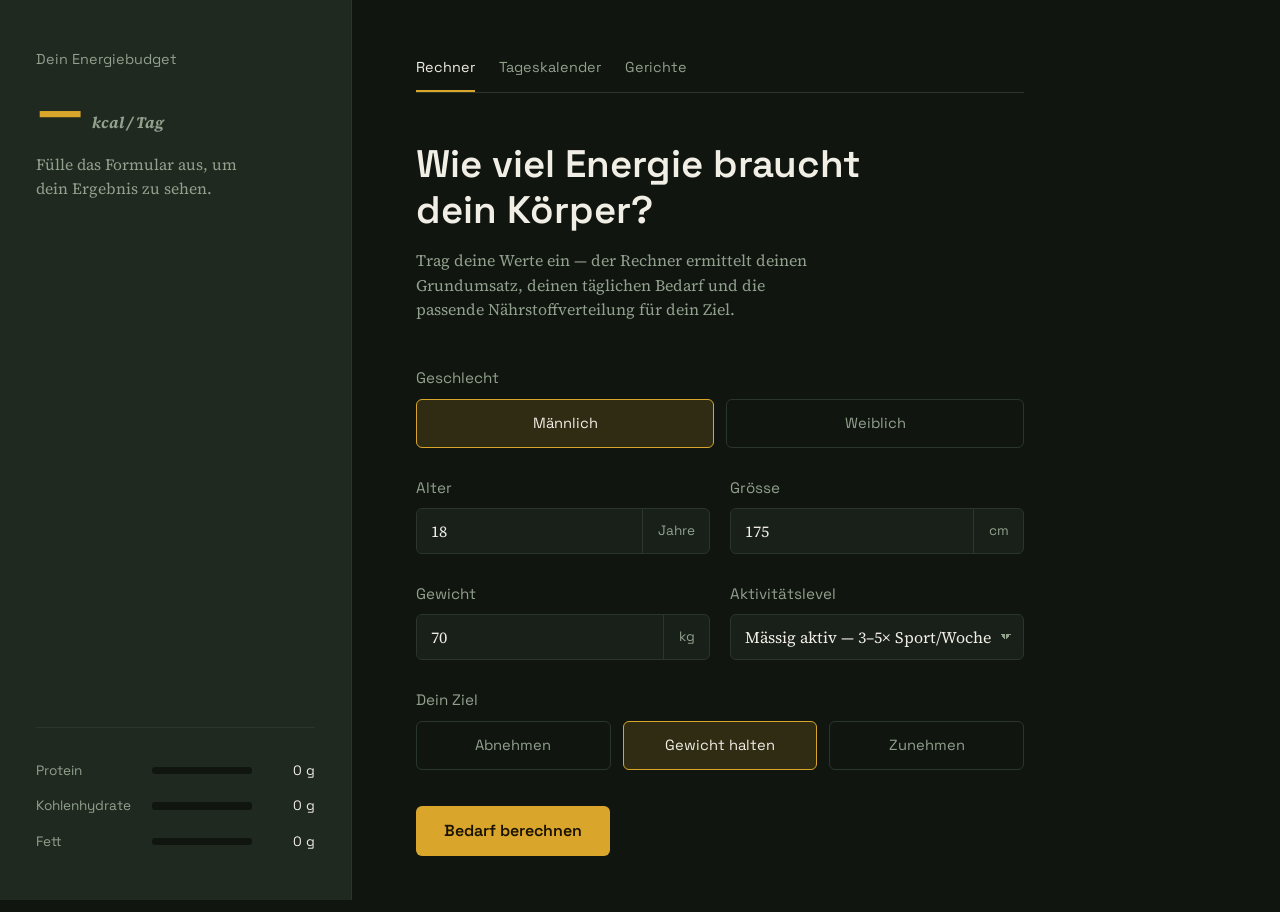
==== index.html @ 73f85044 "Neuste Version" ====
<!DOCTYPE html>
<html lang="de">
<head>
<meta charset="UTF-8">
<meta name="viewport" content="width=device-width, initial-scale=1.0">
<title>Energiebedarf — Kalorienrechner</title>
<link rel="preconnect" href="https://fonts.googleapis.com">
<link rel="preconnect" href="https://fonts.gstatic.com" crossorigin>
<link href="https://fonts.googleapis.com/css2?family=Space+Grotesk:wght@400;500;600;700&family=Source+Serif+4:ital,opsz,wght@0,8..60,400;0,8..60,500;1,8..60,400&display=swap" rel="stylesheet">
<link rel="stylesheet" href="style.css">
</head>
<body>

<div class="wrap">

  <aside class="readout">
    <p class="readout-eyebrow">Dein Energiebudget</p>
    <div class="readout-figure">
      <span id="readoutValue">—</span>
      <span class="readout-unit">kcal / Tag</span>
    </div>
    <p class="readout-caption" id="readoutCaption">Fülle das Formular aus, um dein Ergebnis zu sehen.</p>

    <div class="readout-macros" id="readoutMacros" hidden>
      <div class="macro-row">
        <span class="macro-label">Protein</span>
        <span class="macro-track"><span class="macro-fill" id="fillProtein"></span></span>
        <span class="macro-grams" id="gProtein">0 g</span>
      </div>
      <div class="macro-row">
        <span class="macro-label">Kohlenhydrate</span>
        <span class="macro-track"><span class="macro-fill" id="fillCarbs"></span></span>
        <span class="macro-grams" id="gCarbs">0 g</span>
      </div>
      <div class="macro-row">
        <span class="macro-label">Fett</span>
        <span class="macro-track"><span class="macro-fill" id="fillFat"></span></span>
        <span class="macro-grams" id="gFat">0 g</span>
      </div>
    </div>
  </aside>

  <main class="panel">
    <nav class="site-nav" aria-label="Hauptnavigation">
      <a class="nav-link active" href="index.html">Rechner</a>
      <a class="nav-link" href="kalender.html">Tageskalender</a>
      <a class="nav-link" href="gerichte.html">Gerichte</a>
    </nav>

    <header class="intro">
      <h1>Wie viel Energie braucht dein Körper?</h1>
      <p>Trag deine Werte ein — der Rechner ermittelt deinen Grundumsatz, deinen täglichen Bedarf und die passende Nährstoffverteilung für dein Ziel.</p>
    </header>

    <form id="calcForm">

      <fieldset class="field-group">
        <legend>Geschlecht</legend>
        <div class="choice-row">
          <label class="choice">
            <input type="radio" name="gender" value="male" checked>
            <span>Männlich</span>
          </label>
          <label class="choice">
            <input type="radio" name="gender" value="female">
            <span>Weiblich</span>
          </label>
        </div>
      </fieldset>

      <div class="field-group two-col">
        <div class="field">
          <label for="age">Alter</label>
          <div class="input-suffix">
            <input type="number" id="age" min="14" max="100" value="18" required>
            <span>Jahre</span>
          </div>
        </div>
        <div class="field">
          <label for="height">Grösse</label>
          <div class="input-suffix">
            <input type="number" id="height" min="120" max="230" value="175" required>
            <span>cm</span>
          </div>
        </div>
      </div>

      <div class="field-group two-col">
        <div class="field">
          <label for="weight">Gewicht</label>
          <div class="input-suffix">
            <input type="number" id="weight" min="30" max="250" step="0.1" value="70" required>
            <span>kg</span>
          </div>
        </div>
        <div class="field">
          <label for="activity">Aktivitätslevel</label>
          <select id="activity">
            <option value="1.2">Sitzend — kaum Bewegung</option>
            <option value="1.375">Leicht aktiv — 1–3× Sport/Woche</option>
            <option value="1.55" selected>Mässig aktiv — 3–5× Sport/Woche</option>
            <option value="1.725">Sehr aktiv — 6–7× Sport/Woche</option>
            <option value="1.9">Extrem aktiv — körperliche Arbeit + Sport</option>
          </select>
        </div>
      </div>

      <fieldset class="field-group">
        <legend>Dein Ziel</legend>
        <div class="choice-row three">
          <label class="choice">
            <input type="radio" name="goal" value="lose">
            <span>Abnehmen</span>
          </label>
          <label class="choice">
            <input type="radio" name="goal" value="maintain" checked>
            <span>Gewicht halten</span>
          </label>
          <label class="choice">
            <input type="radio" name="goal" value="gain">
            <span>Zunehmen</span>
          </label>
        </div>
      </fieldset>

      <button type="submit" class="submit-btn">Bedarf berechnen</button>
    </form>

    <section class="result" id="resultSection" hidden>
      <div class="result-split">
        <div class="result-block">
          <p class="result-label">Grundumsatz (BMR)</p>
          <p class="result-value" id="bmrValue">0 kcal</p>
          <p class="result-hint">Was dein Körper in Ruhe verbraucht.</p>
        </div>
        <div class="result-block">
          <p class="result-label">Gesamtumsatz (TDEE)</p>
          <p class="result-value" id="tdeeValue">0 kcal</p>
          <p class="result-hint">Inklusive deiner Alltags- und Sportaktivität.</p>
        </div>
        <div class="result-block accent">
          <p class="result-label">Zielwert für dein Vorhaben</p>
          <p class="result-value" id="goalValue">0 kcal</p>
          <p class="result-hint" id="goalHint"></p>
        </div>
      </div>

      <div class="advice">
        <h2>Was das für deinen Teller bedeutet</h2>
        <p id="adviceText"></p>
        <ul class="advice-list" id="adviceList"></ul>
      </div>

      <p class="disclaimer">Diese Werte sind Schätzungen auf Basis der Mifflin-St-Jeor-Formel und ersetzen keine individuelle Ernährungsberatung — bei gesundheitlichen Fragen wende dich an eine Fachperson.</p>
    </section>

  </main>
</div>

<script src="script.js"></script>
</body>
</html>
---- style.css ----
:root {
  --bg: #10160F;
  --panel: #182019;
  --panel-raised: #1F291F;
  --border: #2B362A;
  --text: #F1EEE6;
  --text-muted: #92A08E;
  --amber: #D9A62B;
  --amber-soft: rgba(217, 166, 43, 0.15);
  --sage: #5D9273;
  --sage-soft: rgba(93, 146, 115, 0.18);
  --clay: #C46A3F;
  --clay-soft: rgba(196, 106, 63, 0.18);
  --font-display: "Space Grotesk", sans-serif;
  --font-body: "Source Serif 4", serif;
}

* { box-sizing: border-box; }

body {
  margin: 0;
  background: var(--bg);
  color: var(--text);
  font-family: var(--font-body);
  line-height: 1.55;
}

.wrap {
  display: grid;
  grid-template-columns: 22rem 1fr;
  min-height: 100vh;
}

.readout {
  background: var(--panel-raised);
  border-right: 1px solid var(--border);
  padding: 3rem 2.25rem;
  position: sticky;
  top: 0;
  height: 100vh;
  display: flex;
  flex-direction: column;
}

.readout-eyebrow {
  font-family: var(--font-display);
  font-size: 0.9rem;
  color: var(--text-muted);
  margin: 0 0 0.75rem;
}

.readout-figure {
  font-family: var(--font-display);
  font-weight: 700;
  color: var(--amber);
  display: flex;
  align-items: baseline;
  gap: 0.5rem;
  flex-wrap: wrap;
}

.readout-figure span:first-child {
  font-size: 3.4rem;
  line-height: 1;
}

.readout-unit {
  font-size: 1rem;
  color: var(--text-muted);
  font-family: var(--font-body);
  font-style: italic;
}

.readout-caption {
  margin-top: 1rem;
  color: var(--text-muted);
  font-size: 0.98rem;
  max-width: 26ch;
}

.calendar-mark {
  font-family: var(--font-display);
  font-size: 5rem;
  line-height: 1;
  color: var(--amber);
  margin-top: 2rem;
}

.readout-macros {
  margin-top: auto;
  padding-top: 2rem;
  border-top: 1px solid var(--border);
  display: flex;
  flex-direction: column;
  gap: 0.9rem;
}

.macro-row {
  display: grid;
  grid-template-columns: 6.5rem 1fr 3.2rem;
  align-items: center;
  gap: 0.75rem;
  font-family: var(--font-display);
  font-size: 0.85rem;
}

.macro-label { color: var(--text-muted); }

.macro-track {
  height: 0.45rem;
  background: var(--bg);
  border-radius: 3px;
  overflow: hidden;
}

.macro-fill {
  display: block;
  height: 100%;
  width: 0%;
  transition: width 0.6s ease;
}

#fillProtein { background: var(--clay); }
#fillCarbs { background: var(--amber); }
#fillFat { background: var(--sage); }

.macro-grams { text-align: right; }

.panel {
  padding: 3.5rem clamp(1.5rem, 5vw, 5rem);
  max-width: 46rem;
}

.site-nav {
  display: flex;
  gap: 1.5rem;
  margin-bottom: 3rem;
  border-bottom: 1px solid var(--border);
}

.nav-link {
  color: var(--text-muted);
  font-family: var(--font-display);
  font-size: 0.9rem;
  padding: 0 0 0.75rem;
  text-decoration: none;
  border-bottom: 2px solid transparent;
}

.nav-link:hover, .nav-link.active {
  color: var(--text);
  border-bottom-color: var(--amber);
}

.intro h1 {
  font-family: var(--font-display);
  font-size: clamp(1.9rem, 3vw, 2.5rem);
  font-weight: 600;
  line-height: 1.2;
  margin: 0 0 0.9rem;
  max-width: 20ch;
}

.intro p {
  color: var(--text-muted);
  max-width: 52ch;
  margin: 0 0 2.75rem;
}

.field-group {
  border: none;
  margin: 0 0 1.75rem;
  padding: 0;
}

.field-group legend {
  font-family: var(--font-display);
  font-size: 0.95rem;
  color: var(--text-muted);
  padding: 0 0 0.6rem;
}

.two-col {
  display: grid;
  grid-template-columns: 1fr 1fr;
  gap: 1.25rem;
}

.field label {
  display: block;
  font-family: var(--font-display);
  font-size: 0.95rem;
  color: var(--text-muted);
  margin-bottom: 0.5rem;
}

.input-suffix {
  display: flex;
  align-items: center;
  background: var(--panel);
  border: 1px solid var(--border);
  border-radius: 6px;
  overflow: hidden;
}

.input-suffix input {
  flex: 1;
  min-width: 0;
}

.input-suffix span {
  padding: 0 0.9rem;
  color: var(--text-muted);
  font-family: var(--font-display);
  font-size: 0.85rem;
  border-left: 1px solid var(--border);
  align-self: stretch;
  display: flex;
  align-items: center;
}

input[type="number"], select {
  width: 100%;
  background: var(--panel);
  border: 1px solid var(--border);
  color: var(--text);
  font-family: var(--font-body);
  font-size: 1rem;
  padding: 0.7rem 0.9rem;
  border-radius: 6px;
}

.input-suffix input {
  border: none;
  border-radius: 0;
}

input:focus-visible, select:focus-visible, .choice input:focus-visible + span {
  outline: 2px solid var(--amber);
  outline-offset: 2px;
}

select {
  appearance: none;
  background-image: linear-gradient(45deg, transparent 50%, var(--text-muted) 50%), linear-gradient(135deg, var(--text-muted) 50%, transparent 50%);
  background-position: calc(100% - 1.1rem) center, calc(100% - 0.75rem) center;
  background-size: 5px 5px, 5px 5px;
  background-repeat: no-repeat;
}

.choice-row {
  display: grid;
  grid-template-columns: 1fr 1fr;
  gap: 0.75rem;
}

.choice-row.three {
  grid-template-columns: 1fr 1fr 1fr;
}

.choice input {
  position: absolute;
  opacity: 0;
  pointer-events: none;
}

.choice span {
  display: block;
  text-align: center;
  padding: 0.75rem 0.5rem;
  border: 1px solid var(--border);
  border-radius: 6px;
  color: var(--text-muted);
  font-family: var(--font-display);
  font-size: 0.92rem;
  cursor: pointer;
  transition: border-color 0.15s ease, color 0.15s ease, background 0.15s ease;
}

.choice input:checked + span {
  border-color: var(--amber);
  color: var(--text);
  background: var(--amber-soft);
}

.submit-btn {
  font-family: var(--font-display);
  font-size: 1rem;
  font-weight: 600;
  background: var(--amber);
  color: #1A1200;
  border: none;
  padding: 0.9rem 1.75rem;
  border-radius: 6px;
  cursor: pointer;
  margin-top: 0.5rem;
  transition: filter 0.15s ease;
}

.submit-btn:hover { filter: brightness(1.08); }

.result {
  margin-top: 3rem;
  padding-top: 2.5rem;
  border-top: 1px solid var(--border);
}

.result-split {
  display: grid;
  grid-template-columns: 1fr 1fr 1fr;
  gap: 1px;
  background: var(--border);
  border: 1px solid var(--border);
  border-radius: 8px;
  overflow: hidden;
}

.result-block {
  background: var(--panel);
  padding: 1.5rem 1.25rem;
}

.result-block.accent { background: var(--panel-raised); }

.result-label {
  font-family: var(--font-display);
  font-size: 0.82rem;
  color: var(--text-muted);
  margin: 0 0 0.5rem;
}

.result-value {
  font-family: var(--font-display);
  font-size: 1.7rem;
  font-weight: 600;
  margin: 0 0 0.4rem;
}

.result-block.accent .result-value { color: var(--amber); }

.result-hint {
  font-size: 0.88rem;
  color: var(--text-muted);
  margin: 0;
}

.advice {
  margin-top: 2.25rem;
}

.advice h2 {
  font-family: var(--font-display);
  font-size: 1.2rem;
  font-weight: 600;
  margin: 0 0 0.75rem;
}

.advice-list {
  margin: 1rem 0 0;
  padding-left: 1.1rem;
}

.advice-list li { margin-bottom: 0.5rem; }

.disclaimer {
  margin-top: 2.5rem;
  font-size: 0.85rem;
  color: var(--text-muted);
  font-style: italic;
  max-width: 55ch;
}

.tracker {
  margin-top: 4rem;
  padding-top: 2.5rem;
  border-top: 1px solid var(--border);
}

.section-heading {
  display: flex;
  justify-content: space-between;
  gap: 2rem;
  align-items: end;
  margin-bottom: 1.75rem;
}

.section-kicker, .day-date, .day-advice span {
  font-family: var(--font-display);
  text-transform: uppercase;
  letter-spacing: 0.06em;
  font-size: 0.75rem;
  color: var(--amber);
  margin: 0 0 0.45rem;
}

.section-heading h1, .section-heading h2 {
  font-family: var(--font-display);
  font-size: 1.65rem;
  font-weight: 600;
  margin: 0;
}

.section-note { color: var(--text-muted); font-size: 0.9rem; max-width: 26ch; margin: 0; }

.recipe-intro { margin-bottom: 2rem; }
.recipe-intro h1 { margin-top: 0; }

.recipe-toolbar {
  display: flex;
  justify-content: space-between;
  align-items: end;
  gap: 1.5rem;
  margin-bottom: 1.75rem;
}

.goal-switch {
  display: flex;
  flex-wrap: wrap;
  gap: 0.5rem;
}

.goal-filter {
  background: transparent;
  border: 1px solid var(--border);
  border-radius: 6px;
  color: var(--text-muted);
  cursor: pointer;
  font: 0.85rem var(--font-display);
  padding: 0.65rem 0.8rem;
}

.goal-filter:hover, .goal-filter.selected {
  background: var(--amber-soft);
  border-color: var(--amber);
  color: var(--text);
}

.source-note {
  color: var(--text-muted);
  font-size: 0.78rem;
  line-height: 1.4;
  margin: 0;
  max-width: 24ch;
}

.recipe-grid {
  display: grid;
  grid-template-columns: repeat(2, minmax(0, 1fr));
  gap: 1rem;
}

.recipe-card {
  background: var(--panel);
  border: 1px solid var(--border);
  border-radius: 8px;
  display: flex;
  flex-direction: column;
  min-height: 15rem;
  padding: 1.35rem;
}

.recipe-card-top {
  color: var(--sage);
  display: flex;
  font: 0.72rem var(--font-display);
  justify-content: space-between;
  letter-spacing: 0.05em;
  text-transform: uppercase;
}

.recipe-card h2 {
  font: 600 1.25rem/1.2 var(--font-display);
  margin: 1.4rem 0 0.65rem;
}

.recipe-card p { color: var(--text-muted); font-size: 0.93rem; margin: 0; }

.recipe-source {
  color: var(--amber);
  font: 0.85rem var(--font-display);
  margin-top: auto;
  padding-top: 1.4rem;
  text-decoration: none;
}

.recipe-source:hover { color: var(--text); }

.day-form {
  display: grid;
  grid-template-columns: repeat(3, 1fr);
  gap: 1.25rem;
  padding: 1.5rem;
  background: var(--panel-raised);
  border: 1px solid var(--border);
  border-radius: 8px;
}

.day-submit { align-self: end; width: 100%; }

.day-list { display: grid; gap: 1rem; margin-top: 1.75rem; }

.empty-state { color: var(--text-muted); font-style: italic; margin: 1.5rem 0 0; }

.day-card { background: var(--panel); border: 1px solid var(--border); border-radius: 8px; padding: 1.25rem; }

.day-card-header { display: flex; justify-content: space-between; align-items: start; gap: 1rem; }
.day-date { margin: 0; }
.day-weight { margin: 0.1rem 0 0; color: var(--text-muted); font-size: 0.92rem; }
.delete-day { background: none; border: 0; color: var(--text-muted); cursor: pointer; font: inherit; font-size: 0.82rem; padding: 0; }
.delete-day:hover { color: var(--clay); }

.day-stats { display: grid; grid-template-columns: repeat(4, 1fr); gap: 0.75rem; margin: 1.25rem 0; }
.day-stats div { border-left: 2px solid var(--border); padding-left: 0.75rem; }
.day-stats strong, .day-stats span { display: block; font-family: var(--font-display); }
.day-stats strong { font-size: 1.05rem; }
.day-stats span { color: var(--text-muted); font-size: 0.78rem; margin-top: 0.2rem; }
.day-advice { border-top: 1px solid var(--border); padding-top: 1rem; margin: 0; color: var(--text-muted); font-size: 0.92rem; }
.day-advice span { display: block; color: var(--sage); }

@media (max-width: 860px) {
  .wrap { grid-template-columns: 1fr; }
  .readout {
    position: static;
    height: auto;
    padding: 2rem 1.5rem;
    flex-direction: column;
  }
  .readout-macros { margin-top: 1.5rem; padding-top: 1.5rem; }
  .panel { padding: 2.5rem 1.5rem; max-width: none; }
  .result-split { grid-template-columns: 1fr; }
  .two-col { grid-template-columns: 1fr; }
  .day-form { grid-template-columns: 1fr 1fr; }
  .recipe-toolbar { align-items: start; flex-direction: column; }
  .recipe-grid { grid-template-columns: 1fr; }
}

@media (max-width: 520px) {
  .site-nav { gap: 0.85rem; overflow-x: auto; }
  .nav-link { flex: 0 0 auto; font-size: 0.8rem; }
  .section-heading { display: block; }
  .section-note { margin-top: 0.75rem; }
  .day-form, .day-stats { grid-template-columns: 1fr; }
  .day-stats div { border-left: 0; border-bottom: 1px solid var(--border); padding: 0 0 0.6rem; }
}

@media (prefers-reduced-motion: reduce) {
  .macro-fill { transition: none; }
}
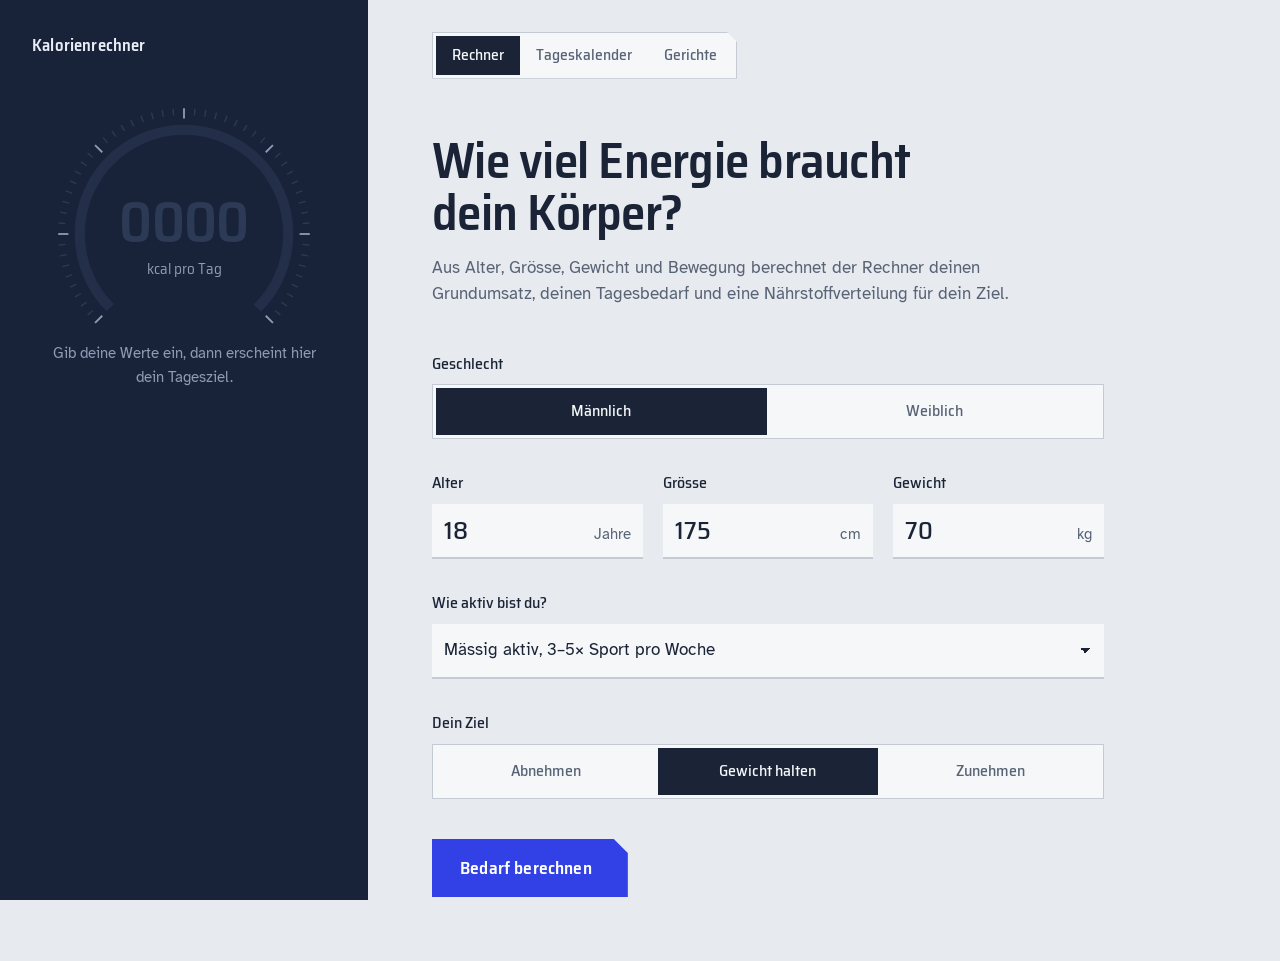
==== commit 08d099da: "Add files via upload" ====
--- a/index.html
+++ b/index.html
@@ -3,10 +3,10 @@
 <head>
 <meta charset="UTF-8">
 <meta name="viewport" content="width=device-width, initial-scale=1.0">
-<title>Energiebedarf — Kalorienrechner</title>
+<title>Kalorienrechner</title>
 <link rel="preconnect" href="https://fonts.googleapis.com">
 <link rel="preconnect" href="https://fonts.gstatic.com" crossorigin>
-<link href="https://fonts.googleapis.com/css2?family=Space+Grotesk:wght@400;500;600;700&family=Source+Serif+4:ital,opsz,wght@0,8..60,400;0,8..60,500;1,8..60,400&display=swap" rel="stylesheet">
+<link href="https://fonts.googleapis.com/css2?family=Atkinson+Hyperlegible:ital,wght@0,400;0,700;1,400&family=Saira+Semi+Condensed:wght@400;500;600;700&display=swap" rel="stylesheet">
 <link rel="stylesheet" href="style.css">
 </head>
 <body>
@@ -14,25 +14,29 @@
 <div class="wrap">
 
   <aside class="readout">
-    <p class="readout-eyebrow">Dein Energiebudget</p>
-    <div class="readout-figure">
-      <span id="readoutValue">—</span>
-      <span class="readout-unit">kcal / Tag</span>
+    <a class="brand" href="index.html">Kalorienrechner</a>
+
+    <div class="dial">
+      <svg id="dial" viewBox="0 0 240 240" aria-hidden="true"></svg>
+      <div class="dial-center">
+        <span class="dial-value" id="readoutValue">0000</span>
+        <span class="dial-unit">kcal pro Tag</span>
+      </div>
     </div>
-    <p class="readout-caption" id="readoutCaption">Fülle das Formular aus, um dein Ergebnis zu sehen.</p>
+    <p class="readout-caption" id="readoutCaption">Gib deine Werte ein, dann erscheint hier dein Tagesziel.</p>
 
     <div class="readout-macros" id="readoutMacros" hidden>
-      <div class="macro-row">
+      <div class="macro-row protein">
         <span class="macro-label">Protein</span>
         <span class="macro-track"><span class="macro-fill" id="fillProtein"></span></span>
         <span class="macro-grams" id="gProtein">0 g</span>
       </div>
-      <div class="macro-row">
+      <div class="macro-row carbs">
         <span class="macro-label">Kohlenhydrate</span>
         <span class="macro-track"><span class="macro-fill" id="fillCarbs"></span></span>
         <span class="macro-grams" id="gCarbs">0 g</span>
       </div>
-      <div class="macro-row">
+      <div class="macro-row fat">
         <span class="macro-label">Fett</span>
         <span class="macro-track"><span class="macro-fill" id="fillFat"></span></span>
         <span class="macro-grams" id="gFat">0 g</span>
@@ -42,14 +46,14 @@
 
   <main class="panel">
     <nav class="site-nav" aria-label="Hauptnavigation">
-      <a class="nav-link active" href="index.html">Rechner</a>
+      <a class="nav-link active" href="index.html" aria-current="page">Rechner</a>
       <a class="nav-link" href="kalender.html">Tageskalender</a>
       <a class="nav-link" href="gerichte.html">Gerichte</a>
     </nav>
 
     <header class="intro">
       <h1>Wie viel Energie braucht dein Körper?</h1>
-      <p>Trag deine Werte ein — der Rechner ermittelt deinen Grundumsatz, deinen täglichen Bedarf und die passende Nährstoffverteilung für dein Ziel.</p>
+      <p>Aus Alter, Grösse, Gewicht und Bewegung berechnet der Rechner deinen Grundumsatz, deinen Tagesbedarf und eine Nährstoffverteilung für dein Ziel.</p>
     </header>
 
     <form id="calcForm">
@@ -68,7 +72,7 @@
         </div>
       </fieldset>
 
-      <div class="field-group two-col">
+      <div class="field-group measures">
         <div class="field">
           <label for="age">Alter</label>
           <div class="input-suffix">
@@ -83,9 +87,6 @@
             <span>cm</span>
           </div>
         </div>
-      </div>
-
-      <div class="field-group two-col">
         <div class="field">
           <label for="weight">Gewicht</label>
           <div class="input-suffix">
@@ -93,14 +94,17 @@
             <span>kg</span>
           </div>
         </div>
+      </div>
+
+      <div class="field-group">
         <div class="field">
-          <label for="activity">Aktivitätslevel</label>
+          <label for="activity">Wie aktiv bist du?</label>
           <select id="activity">
-            <option value="1.2">Sitzend — kaum Bewegung</option>
-            <option value="1.375">Leicht aktiv — 1–3× Sport/Woche</option>
-            <option value="1.55" selected>Mässig aktiv — 3–5× Sport/Woche</option>
-            <option value="1.725">Sehr aktiv — 6–7× Sport/Woche</option>
-            <option value="1.9">Extrem aktiv — körperliche Arbeit + Sport</option>
+            <option value="1.2">Sitzend, kaum Bewegung</option>
+            <option value="1.375">Leicht aktiv, 1–3× Sport pro Woche</option>
+            <option value="1.55" selected>Mässig aktiv, 3–5× Sport pro Woche</option>
+            <option value="1.725">Sehr aktiv, 6–7× Sport pro Woche</option>
+            <option value="1.9">Extrem aktiv, körperliche Arbeit und Sport</option>
           </select>
         </div>
       </div>
@@ -129,17 +133,17 @@
     <section class="result" id="resultSection" hidden>
       <div class="result-split">
         <div class="result-block">
-          <p class="result-label">Grundumsatz (BMR)</p>
+          <p class="result-label">Grundumsatz</p>
           <p class="result-value" id="bmrValue">0 kcal</p>
           <p class="result-hint">Was dein Körper in Ruhe verbraucht.</p>
         </div>
         <div class="result-block">
-          <p class="result-label">Gesamtumsatz (TDEE)</p>
+          <p class="result-label">Gesamtumsatz</p>
           <p class="result-value" id="tdeeValue">0 kcal</p>
-          <p class="result-hint">Inklusive deiner Alltags- und Sportaktivität.</p>
+          <p class="result-hint">Mit Alltag und Sport.</p>
         </div>
         <div class="result-block accent">
-          <p class="result-label">Zielwert für dein Vorhaben</p>
+          <p class="result-label">Dein Tagesziel</p>
           <p class="result-value" id="goalValue">0 kcal</p>
           <p class="result-hint" id="goalHint"></p>
         </div>
@@ -151,12 +155,13 @@
         <ul class="advice-list" id="adviceList"></ul>
       </div>
 
-      <p class="disclaimer">Diese Werte sind Schätzungen auf Basis der Mifflin-St-Jeor-Formel und ersetzen keine individuelle Ernährungsberatung — bei gesundheitlichen Fragen wende dich an eine Fachperson.</p>
+      <p class="disclaimer">Die Werte sind Schätzungen nach der Mifflin-St-Jeor-Formel und ersetzen keine Ernährungsberatung. Bei gesundheitlichen Fragen wende dich an eine Fachperson.</p>
     </section>
 
   </main>
 </div>
 
+<script src="dial.js"></script>
 <script src="script.js"></script>
 </body>
 </html>
--- a/style.css
+++ b/style.css
@@ -1,115 +1,175 @@
 :root {
-  --bg: #10160F;
-  --panel: #182019;
-  --panel-raised: #1F291F;
-  --border: #2B362A;
-  --text: #F1EEE6;
-  --text-muted: #92A08E;
-  --amber: #D9A62B;
-  --amber-soft: rgba(217, 166, 43, 0.15);
-  --sage: #5D9273;
-  --sage-soft: rgba(93, 146, 115, 0.18);
-  --clay: #C46A3F;
-  --clay-soft: rgba(196, 106, 63, 0.18);
-  --font-display: "Space Grotesk", sans-serif;
-  --font-body: "Source Serif 4", serif;
+  --paper: #E7EAEE;
+  --surface: #F5F7F9;
+  --line: #C4CBD4;
+  --ink: #1A2436;
+  --muted: #586376;
+
+  --instrument: #18233A;
+  --instrument-line: #2D3A55;
+  --instrument-text: #E9EEF7;
+  --instrument-muted: #8E9BB3;
+
+  --signal: #3241E6;
+  --signal-press: #2533C4;
+
+  --c-protein: #7680FF;
+  --c-carbs: #25B7B1;
+  --c-fat: #F2B024;
+
+  --cut: 10px;
+
+  --font-display: "Saira Semi Condensed", "Arial Narrow", sans-serif;
+  --font-body: "Atkinson Hyperlegible", system-ui, sans-serif;
 }
 
 * { box-sizing: border-box; }
+
+[hidden] { display: none !important; }
 
 body {
   margin: 0;
-  background: var(--bg);
-  color: var(--text);
+  background: var(--paper);
+  color: var(--ink);
   font-family: var(--font-body);
+  font-size: 1.0625rem;
   line-height: 1.55;
+  -webkit-font-smoothing: antialiased;
 }
 
 .wrap {
   display: grid;
-  grid-template-columns: 22rem 1fr;
+  grid-template-columns: minmax(19rem, 23rem) 1fr;
   min-height: 100vh;
 }
 
+
 .readout {
-  background: var(--panel-raised);
-  border-right: 1px solid var(--border);
-  padding: 3rem 2.25rem;
+  background: var(--instrument);
+  color: var(--instrument-text);
+  padding: 2rem 2rem 2.5rem;
   position: sticky;
   top: 0;
   height: 100vh;
   display: flex;
   flex-direction: column;
-}
-
-.readout-eyebrow {
-  font-family: var(--font-display);
-  font-size: 0.9rem;
-  color: var(--text-muted);
-  margin: 0 0 0.75rem;
-}
-
-.readout-figure {
-  font-family: var(--font-display);
-  font-weight: 700;
-  color: var(--amber);
+  overflow-y: auto;
+}
+
+.brand {
+  font-family: var(--font-display);
+  font-weight: 600;
+  font-size: 1.05rem;
+  letter-spacing: 0.01em;
+  color: var(--instrument-text);
+  text-decoration: none;
+  align-self: flex-start;
+}
+
+.brand:focus-visible { outline: 2px solid var(--c-carbs); outline-offset: 4px; }
+
+.dial {
+  position: relative;
+  width: min(100%, 17rem);
+  margin: 2.5rem auto 0;
+  aspect-ratio: 1;
+}
+
+.dial svg { display: block; width: 100%; height: 100%; }
+
+.tick { stroke: var(--instrument-line); stroke-width: 1.2; }
+.tick.major { stroke: var(--instrument-muted); stroke-width: 1.6; }
+
+.dial-track {
+  fill: none;
+  stroke: var(--instrument-line);
+  stroke-width: 9;
+  opacity: 0.55;
+}
+
+.dial-segment {
+  fill: none;
+  stroke-width: 9;
+  transition: stroke-dasharray 0.9s cubic-bezier(.2, .7, .2, 1);
+}
+
+.target-line { stroke: var(--instrument-text); stroke-width: 2; }
+
+.dial-center {
+  position: absolute;
+  inset: 0;
   display: flex;
-  align-items: baseline;
-  gap: 0.5rem;
-  flex-wrap: wrap;
-}
-
-.readout-figure span:first-child {
-  font-size: 3.4rem;
+  flex-direction: column;
+  align-items: center;
+  justify-content: center;
+  padding-top: 0.5rem;
+}
+
+.dial-value {
+  font-family: var(--font-display);
+  font-weight: 600;
+  font-size: 3.6rem;
   line-height: 1;
-}
-
-.readout-unit {
-  font-size: 1rem;
-  color: var(--text-muted);
-  font-family: var(--font-body);
-  font-style: italic;
+  font-variant-numeric: tabular-nums;
+  letter-spacing: -0.01em;
+  color: var(--instrument-line);
+}
+
+.has-value .dial-value { color: var(--instrument-text); }
+
+.dial-unit {
+  margin-top: 0.4rem;
+  font-family: var(--font-display);
+  font-size: 0.95rem;
+  color: var(--instrument-muted);
 }
 
 .readout-caption {
-  margin-top: 1rem;
-  color: var(--text-muted);
-  font-size: 0.98rem;
-  max-width: 26ch;
-}
-
-.calendar-mark {
-  font-family: var(--font-display);
-  font-size: 5rem;
-  line-height: 1;
-  color: var(--amber);
-  margin-top: 2rem;
+  margin: -1.75rem auto 0;
+  text-align: center;
+  color: var(--instrument-muted);
+  font-size: 0.95rem;
+  max-width: 28ch;
 }
 
 .readout-macros {
   margin-top: auto;
   padding-top: 2rem;
-  border-top: 1px solid var(--border);
   display: flex;
   flex-direction: column;
-  gap: 0.9rem;
+  gap: 0.85rem;
 }
 
 .macro-row {
   display: grid;
-  grid-template-columns: 6.5rem 1fr 3.2rem;
+  grid-template-columns: 7.5rem 1fr 3.4rem;
   align-items: center;
   gap: 0.75rem;
-  font-family: var(--font-display);
-  font-size: 0.85rem;
-}
-
-.macro-label { color: var(--text-muted); }
+  font-size: 0.9rem;
+}
+
+.macro-label {
+  color: var(--instrument-muted);
+  display: flex;
+  align-items: center;
+  gap: 0.5rem;
+}
+
+.macro-label::before {
+  content: "";
+  width: 0.55rem;
+  height: 0.55rem;
+  background: var(--dot);
+  flex: none;
+}
+
+.macro-row.protein { --dot: var(--c-protein); }
+.macro-row.carbs { --dot: var(--c-carbs); }
+.macro-row.fat { --dot: var(--c-fat); }
 
 .macro-track {
-  height: 0.45rem;
-  background: var(--bg);
-  border-radius: 3px;
+  height: 4px;
+  background: var(--instrument-line);
   overflow: hidden;
 }
 
@@ -117,146 +177,188 @@
   display: block;
   height: 100%;
   width: 0%;
-  transition: width 0.6s ease;
-}
-
-#fillProtein { background: var(--clay); }
-#fillCarbs { background: var(--amber); }
-#fillFat { background: var(--sage); }
-
-.macro-grams { text-align: right; }
+  background: var(--dot);
+  transition: width 0.7s ease;
+}
+
+.macro-grams {
+  text-align: right;
+  font-family: var(--font-display);
+  font-weight: 500;
+  font-variant-numeric: tabular-nums;
+}
+
+.readout-facts {
+  margin: auto 0 0;
+  padding-top: 2rem;
+  display: grid;
+  gap: 0.6rem;
+}
+
+.readout-facts div {
+  display: flex;
+  justify-content: space-between;
+  gap: 1rem;
+  padding-bottom: 0.6rem;
+  border-bottom: 1px solid var(--instrument-line);
+  font-size: 0.92rem;
+}
+
+.readout-facts dt { color: var(--instrument-muted); }
+.readout-facts dd { margin: 0; font-family: var(--font-display); font-weight: 500; }
+
 
 .panel {
-  padding: 3.5rem clamp(1.5rem, 5vw, 5rem);
-  max-width: 46rem;
+  padding: 2rem clamp(1.25rem, 5vw, 5rem) 4rem;
+  max-width: 50rem;
+  width: 100%;
 }
 
 .site-nav {
-  display: flex;
-  gap: 1.5rem;
-  margin-bottom: 3rem;
-  border-bottom: 1px solid var(--border);
+  display: inline-flex;
+  background: var(--surface);
+  border: 1px solid var(--line);
+  padding: 3px;
+  margin-bottom: 3.5rem;
+  clip-path: polygon(0 0, calc(100% - var(--cut)) 0, 100% var(--cut), 100% 100%, 0 100%);
 }
 
 .nav-link {
-  color: var(--text-muted);
-  font-family: var(--font-display);
-  font-size: 0.9rem;
-  padding: 0 0 0.75rem;
+  color: var(--muted);
+  font-family: var(--font-display);
+  font-weight: 500;
+  font-size: 0.98rem;
+  padding: 0.45rem 1rem;
   text-decoration: none;
-  border-bottom: 2px solid transparent;
-}
-
-.nav-link:hover, .nav-link.active {
-  color: var(--text);
-  border-bottom-color: var(--amber);
-}
+}
+
+.nav-link:hover { color: var(--ink); }
+
+.nav-link.active {
+  background: var(--ink);
+  color: var(--surface);
+}
+
+.nav-link:focus-visible { outline: 2px solid var(--signal); outline-offset: -2px; }
 
 .intro h1 {
   font-family: var(--font-display);
-  font-size: clamp(1.9rem, 3vw, 2.5rem);
-  font-weight: 600;
-  line-height: 1.2;
-  margin: 0 0 0.9rem;
-  max-width: 20ch;
+  font-size: clamp(2.1rem, 4.2vw, 3.1rem);
+  font-weight: 600;
+  line-height: 1.05;
+  letter-spacing: -0.015em;
+  margin: 0 0 1rem;
+  max-width: 18ch;
 }
 
 .intro p {
-  color: var(--text-muted);
-  max-width: 52ch;
+  color: var(--muted);
+  max-width: 54ch;
   margin: 0 0 2.75rem;
 }
+
 
 .field-group {
   border: none;
-  margin: 0 0 1.75rem;
+  margin: 0 0 2rem;
   padding: 0;
-}
-
-.field-group legend {
-  font-family: var(--font-display);
-  font-size: 0.95rem;
-  color: var(--text-muted);
-  padding: 0 0 0.6rem;
-}
-
-.two-col {
-  display: grid;
-  grid-template-columns: 1fr 1fr;
-  gap: 1.25rem;
-}
-
+  min-width: 0;
+}
+
+.field-group legend,
 .field label {
   display: block;
   font-family: var(--font-display);
-  font-size: 0.95rem;
-  color: var(--text-muted);
+  font-weight: 500;
+  font-size: 1rem;
+  color: var(--ink);
+  padding: 0;
   margin-bottom: 0.5rem;
+}
+
+.measures {
+  display: grid;
+  grid-template-columns: repeat(3, 1fr);
+  gap: 1.25rem;
 }
 
 .input-suffix {
   display: flex;
-  align-items: center;
-  background: var(--panel);
-  border: 1px solid var(--border);
-  border-radius: 6px;
-  overflow: hidden;
-}
+  align-items: baseline;
+  background: var(--surface);
+  border-bottom: 2px solid var(--line);
+  transition: border-color 0.15s ease;
+}
+
+.input-suffix:focus-within { border-bottom-color: var(--signal); }
 
 .input-suffix input {
   flex: 1;
   min-width: 0;
+  border: none;
+  background: transparent;
+  font-family: var(--font-display);
+  font-weight: 500;
+  font-size: 1.6rem;
+  font-variant-numeric: tabular-nums;
+  padding: 0.45rem 0.75rem 0.35rem;
 }
 
 .input-suffix span {
-  padding: 0 0.9rem;
-  color: var(--text-muted);
-  font-family: var(--font-display);
-  font-size: 0.85rem;
-  border-left: 1px solid var(--border);
-  align-self: stretch;
-  display: flex;
-  align-items: center;
-}
-
-input[type="number"], select {
+  padding: 0 0.75rem 0 0.25rem;
+  color: var(--muted);
+  font-size: 0.95rem;
+}
+
+input, select {
+  color: var(--ink);
+  font: inherit;
+}
+
+input[type="date"], select {
   width: 100%;
-  background: var(--panel);
-  border: 1px solid var(--border);
-  color: var(--text);
-  font-family: var(--font-body);
-  font-size: 1rem;
-  padding: 0.7rem 0.9rem;
-  border-radius: 6px;
-}
-
-.input-suffix input {
+  background: var(--surface);
   border: none;
+  border-bottom: 2px solid var(--line);
+  padding: 0.85rem 0.75rem;
   border-radius: 0;
 }
 
-input:focus-visible, select:focus-visible, .choice input:focus-visible + span {
-  outline: 2px solid var(--amber);
-  outline-offset: 2px;
-}
+input[type="date"] { font-family: var(--font-display); font-size: 1.15rem; padding: 0.7rem 0.75rem; }
+
+input[type="number"] { -moz-appearance: textfield; }
+input[type="number"]::-webkit-inner-spin-button,
+input[type="number"]::-webkit-outer-spin-button { -webkit-appearance: none; margin: 0; }
+
+input:focus, select:focus { outline: none; }
+select:focus-visible, input[type="date"]:focus-visible { border-bottom-color: var(--signal); }
+.input-suffix input:focus-visible { outline: none; }
 
 select {
   appearance: none;
-  background-image: linear-gradient(45deg, transparent 50%, var(--text-muted) 50%), linear-gradient(135deg, var(--text-muted) 50%, transparent 50%);
-  background-position: calc(100% - 1.1rem) center, calc(100% - 0.75rem) center;
-  background-size: 5px 5px, 5px 5px;
+  cursor: pointer;
+  background-image:
+    linear-gradient(45deg, transparent 50%, var(--ink) 50%),
+    linear-gradient(135deg, var(--ink) 50%, transparent 50%);
+  background-position: calc(100% - 1.15rem) 52%, calc(100% - 0.8rem) 52%;
+  background-size: 6px 6px, 6px 6px;
   background-repeat: no-repeat;
-}
-
+  padding-right: 2.5rem;
+}
+
+/* Segmentierte Auswahl */
 .choice-row {
   display: grid;
   grid-template-columns: 1fr 1fr;
-  gap: 0.75rem;
-}
-
-.choice-row.three {
-  grid-template-columns: 1fr 1fr 1fr;
-}
+  background: var(--surface);
+  border: 1px solid var(--line);
+  padding: 3px;
+  gap: 3px;
+}
+
+.choice-row.three { grid-template-columns: repeat(3, 1fr); }
+
+.choice { position: relative; }
 
 .choice input {
   position: absolute;
@@ -267,282 +369,383 @@
 .choice span {
   display: block;
   text-align: center;
-  padding: 0.75rem 0.5rem;
-  border: 1px solid var(--border);
-  border-radius: 6px;
-  color: var(--text-muted);
-  font-family: var(--font-display);
-  font-size: 0.92rem;
+  padding: 0.7rem 0.5rem;
+  color: var(--muted);
+  font-family: var(--font-display);
+  font-weight: 500;
+  font-size: 1rem;
   cursor: pointer;
-  transition: border-color 0.15s ease, color 0.15s ease, background 0.15s ease;
-}
+  transition: background 0.15s ease, color 0.15s ease;
+}
+
+.choice span:hover { color: var(--ink); }
 
 .choice input:checked + span {
-  border-color: var(--amber);
-  color: var(--text);
-  background: var(--amber-soft);
-}
+  background: var(--ink);
+  color: var(--surface);
+}
+
+.choice input:focus-visible + span { outline: 2px solid var(--signal); outline-offset: 2px; }
 
 .submit-btn {
   font-family: var(--font-display);
-  font-size: 1rem;
-  font-weight: 600;
-  background: var(--amber);
-  color: #1A1200;
+  font-size: 1.1rem;
+  font-weight: 600;
+  letter-spacing: 0.01em;
+  background: var(--signal);
+  color: #fff;
   border: none;
-  padding: 0.9rem 1.75rem;
-  border-radius: 6px;
+  padding: 0.95rem 2.25rem 0.95rem 1.75rem;
   cursor: pointer;
   margin-top: 0.5rem;
-  transition: filter 0.15s ease;
-}
-
-.submit-btn:hover { filter: brightness(1.08); }
+  clip-path: polygon(0 0, calc(100% - 14px) 0, 100% 14px, 100% 100%, 0 100%);
+  transition: background 0.15s ease;
+}
+
+.submit-btn:hover { background: var(--signal-press); }
+.submit-btn:focus-visible { outline: 3px solid var(--ink); outline-offset: 3px; }
+
 
 .result {
-  margin-top: 3rem;
-  padding-top: 2.5rem;
-  border-top: 1px solid var(--border);
+  margin-top: 3.5rem;
+  scroll-margin-top: 1.5rem;
 }
 
 .result-split {
   display: grid;
-  grid-template-columns: 1fr 1fr 1fr;
-  gap: 1px;
-  background: var(--border);
-  border: 1px solid var(--border);
-  border-radius: 8px;
-  overflow: hidden;
+  grid-template-columns: 1fr 1fr 1.25fr;
+  border-top: 2px solid var(--ink);
 }
 
 .result-block {
-  background: var(--panel);
-  padding: 1.5rem 1.25rem;
-}
-
-.result-block.accent { background: var(--panel-raised); }
+  padding: 1.25rem 1.25rem 1.25rem 0;
+}
+
+.result-block + .result-block {
+  padding-left: 1.25rem;
+  border-left: 1px solid var(--line);
+}
+
+.result-block.accent {
+  background: var(--surface);
+  padding-right: 1.25rem;
+}
 
 .result-label {
   font-family: var(--font-display);
-  font-size: 0.82rem;
-  color: var(--text-muted);
+  font-weight: 500;
+  font-size: 0.98rem;
+  color: var(--muted);
+  margin: 0 0 0.35rem;
+}
+
+.result-value {
+  font-family: var(--font-display);
+  font-size: 2rem;
+  font-weight: 600;
+  line-height: 1.1;
+  font-variant-numeric: tabular-nums;
   margin: 0 0 0.5rem;
 }
 
-.result-value {
-  font-family: var(--font-display);
-  font-size: 1.7rem;
-  font-weight: 600;
-  margin: 0 0 0.4rem;
-}
-
-.result-block.accent .result-value { color: var(--amber); }
+.result-block.accent .result-value { color: var(--signal); font-size: 2.4rem; }
 
 .result-hint {
-  font-size: 0.88rem;
-  color: var(--text-muted);
+  font-size: 0.9rem;
+  color: var(--muted);
   margin: 0;
 }
 
-.advice {
-  margin-top: 2.25rem;
-}
+.advice { margin-top: 2.5rem; max-width: 60ch; }
 
 .advice h2 {
   font-family: var(--font-display);
-  font-size: 1.2rem;
-  font-weight: 600;
-  margin: 0 0 0.75rem;
-}
+  font-size: 1.5rem;
+  font-weight: 600;
+  margin: 0 0 0.6rem;
+}
+
+.advice p { margin: 0; }
 
 .advice-list {
-  margin: 1rem 0 0;
-  padding-left: 1.1rem;
-}
-
-.advice-list li { margin-bottom: 0.5rem; }
+  list-style: none;
+  margin: 1.25rem 0 0;
+  padding: 0;
+}
+
+.advice-list li {
+  padding: 0.6rem 0 0.6rem 1.4rem;
+  border-top: 1px solid var(--line);
+  position: relative;
+}
+
+.advice-list li::before {
+  content: "";
+  position: absolute;
+  left: 0;
+  top: 1.05rem;
+  width: 0.5rem;
+  height: 2px;
+  background: var(--signal);
+}
 
 .disclaimer {
   margin-top: 2.5rem;
-  font-size: 0.85rem;
-  color: var(--text-muted);
-  font-style: italic;
-  max-width: 55ch;
-}
-
-.tracker {
-  margin-top: 4rem;
-  padding-top: 2.5rem;
-  border-top: 1px solid var(--border);
-}
-
-.section-heading {
-  display: flex;
-  justify-content: space-between;
-  gap: 2rem;
-  align-items: end;
-  margin-bottom: 1.75rem;
-}
-
-.section-kicker, .day-date, .day-advice span {
-  font-family: var(--font-display);
-  text-transform: uppercase;
-  letter-spacing: 0.06em;
-  font-size: 0.75rem;
-  color: var(--amber);
-  margin: 0 0 0.45rem;
-}
-
-.section-heading h1, .section-heading h2 {
-  font-family: var(--font-display);
-  font-size: 1.65rem;
+  font-size: 0.88rem;
+  color: var(--muted);
+  max-width: 60ch;
+}
+
+
+.day-form {
+  display: grid;
+  grid-template-columns: repeat(3, 1fr);
+  gap: 1.5rem 1.25rem;
+}
+
+.day-form .input-suffix input { font-size: 1.35rem; }
+
+.day-submit { justify-self: start; grid-column: 1 / -1; }
+
+.list-heading {
+  font-family: var(--font-display);
+  font-size: 1.5rem;
+  font-weight: 600;
+  margin: 3.5rem 0 0;
+  padding-bottom: 0.75rem;
+  border-bottom: 2px solid var(--ink);
+}
+
+.day-list { display: grid; }
+
+.empty-state { color: var(--muted); margin: 1.25rem 0 0; }
+
+.day-card {
+  padding: 1.25rem 0 1.5rem;
+  border-bottom: 1px solid var(--line);
+}
+
+.day-card-header { display: flex; justify-content: space-between; align-items: start; gap: 1rem; }
+
+.day-date {
+  font-family: var(--font-display);
+  font-size: 1.2rem;
   font-weight: 600;
   margin: 0;
 }
 
-.section-note { color: var(--text-muted); font-size: 0.9rem; max-width: 26ch; margin: 0; }
-
-.recipe-intro { margin-bottom: 2rem; }
-.recipe-intro h1 { margin-top: 0; }
-
-.recipe-toolbar {
-  display: flex;
-  justify-content: space-between;
-  align-items: end;
-  gap: 1.5rem;
-  margin-bottom: 1.75rem;
-}
+.day-weight { margin: 0; color: var(--muted); font-size: 0.92rem; }
+
+.delete-day {
+  background: none;
+  border: 0;
+  color: var(--muted);
+  cursor: pointer;
+  font: inherit;
+  font-size: 0.9rem;
+  padding: 0.2rem 0;
+  text-decoration: underline;
+  text-underline-offset: 3px;
+}
+
+.delete-day:hover { color: #B4232A; }
+.delete-day:focus-visible { outline: 2px solid var(--signal); outline-offset: 2px; }
+
+.day-meter {
+  position: relative;
+  height: 4px;
+  background: var(--line);
+  margin-top: 1rem;
+}
+
+.day-meter span { display: block; height: 100%; }
+
+.day-meter::after {
+  content: "";
+  position: absolute;
+  left: 66.666%;
+  top: -4px;
+  width: 2px;
+  height: 12px;
+  background: var(--ink);
+}
+
+.day-stats {
+  display: grid;
+  grid-template-columns: repeat(4, 1fr);
+  gap: 1rem;
+  margin: 1rem 0;
+}
+
+.day-stats strong {
+  display: block;
+  font-family: var(--font-display);
+  font-size: 1.35rem;
+  font-weight: 600;
+  font-variant-numeric: tabular-nums;
+  line-height: 1.2;
+}
+
+.day-stats span { display: block; color: var(--muted); font-size: 0.85rem; }
+
+.day-stats .protein strong { box-shadow: inset 0 -3px 0 var(--c-protein); }
+.day-stats .carbs strong { box-shadow: inset 0 -3px 0 var(--c-carbs); }
+.day-stats .fat strong { box-shadow: inset 0 -3px 0 var(--c-fat); }
+.day-stats strong { display: inline-block; }
+
+.day-advice { margin: 0; color: var(--muted); font-size: 0.95rem; max-width: 62ch; }
+.day-advice strong { color: var(--ink); font-weight: 700; }
+
+
+.recipe-intro p { margin-bottom: 2rem; }
+
+.recipe-toolbar { margin-bottom: 1rem; }
 
 .goal-switch {
-  display: flex;
+  display: inline-flex;
   flex-wrap: wrap;
-  gap: 0.5rem;
+  background: var(--surface);
+  border: 1px solid var(--line);
+  padding: 3px;
+  gap: 3px;
 }
 
 .goal-filter {
   background: transparent;
-  border: 1px solid var(--border);
-  border-radius: 6px;
-  color: var(--text-muted);
+  border: 0;
+  color: var(--muted);
   cursor: pointer;
-  font: 0.85rem var(--font-display);
-  padding: 0.65rem 0.8rem;
-}
-
-.goal-filter:hover, .goal-filter.selected {
-  background: var(--amber-soft);
-  border-color: var(--amber);
-  color: var(--text);
-}
+  font-family: var(--font-display);
+  font-weight: 500;
+  font-size: 1rem;
+  padding: 0.55rem 1rem;
+}
+
+.goal-filter:hover { color: var(--ink); }
+.goal-filter.selected { background: var(--ink); color: var(--surface); }
+.goal-filter:focus-visible { outline: 2px solid var(--signal); outline-offset: 2px; }
+
+.recipe-grid { display: grid; border-top: 2px solid var(--ink); margin-top: 1.5rem; }
+
+.recipe-card {
+  display: grid;
+  grid-template-columns: 1fr auto;
+  gap: 0.35rem 2rem;
+  padding: 1.5rem 0;
+  border-bottom: 1px solid var(--line);
+}
+
+.recipe-meta {
+  grid-column: 1 / -1;
+  display: flex;
+  gap: 1.25rem;
+  margin: 0;
+  color: var(--muted);
+  font-size: 0.88rem;
+}
+
+.recipe-meta span:first-child { color: var(--ink); font-weight: 700; }
+
+.recipe-card h2 {
+  grid-column: 1;
+  font-family: var(--font-display);
+  font-size: 1.45rem;
+  font-weight: 600;
+  line-height: 1.15;
+  margin: 0;
+  max-width: 30ch;
+}
+
+.recipe-text {
+  grid-column: 1;
+  color: var(--muted);
+  font-size: 0.97rem;
+  margin: 0.2rem 0 0;
+  max-width: 58ch;
+}
+
+.recipe-source {
+  grid-column: 2;
+  grid-row: 2 / span 2;
+  align-self: start;
+  color: var(--signal);
+  font-family: var(--font-display);
+  font-weight: 600;
+  font-size: 0.98rem;
+  text-decoration: underline;
+  text-decoration-thickness: 2px;
+  text-underline-offset: 4px;
+  white-space: nowrap;
+}
+
+.recipe-source:hover { color: var(--signal-press); }
+.recipe-source:focus-visible { outline: 2px solid var(--signal); outline-offset: 3px; }
 
 .source-note {
-  color: var(--text-muted);
-  font-size: 0.78rem;
-  line-height: 1.4;
-  margin: 0;
-  max-width: 24ch;
-}
-
-.recipe-grid {
-  display: grid;
-  grid-template-columns: repeat(2, minmax(0, 1fr));
-  gap: 1rem;
-}
-
-.recipe-card {
-  background: var(--panel);
-  border: 1px solid var(--border);
-  border-radius: 8px;
-  display: flex;
-  flex-direction: column;
-  min-height: 15rem;
-  padding: 1.35rem;
-}
-
-.recipe-card-top {
-  color: var(--sage);
-  display: flex;
-  font: 0.72rem var(--font-display);
-  justify-content: space-between;
-  letter-spacing: 0.05em;
-  text-transform: uppercase;
-}
-
-.recipe-card h2 {
-  font: 600 1.25rem/1.2 var(--font-display);
-  margin: 1.4rem 0 0.65rem;
-}
-
-.recipe-card p { color: var(--text-muted); font-size: 0.93rem; margin: 0; }
-
-.recipe-source {
-  color: var(--amber);
-  font: 0.85rem var(--font-display);
-  margin-top: auto;
-  padding-top: 1.4rem;
-  text-decoration: none;
-}
-
-.recipe-source:hover { color: var(--text); }
-
-.day-form {
-  display: grid;
-  grid-template-columns: repeat(3, 1fr);
-  gap: 1.25rem;
-  padding: 1.5rem;
-  background: var(--panel-raised);
-  border: 1px solid var(--border);
-  border-radius: 8px;
-}
-
-.day-submit { align-self: end; width: 100%; }
-
-.day-list { display: grid; gap: 1rem; margin-top: 1.75rem; }
-
-.empty-state { color: var(--text-muted); font-style: italic; margin: 1.5rem 0 0; }
-
-.day-card { background: var(--panel); border: 1px solid var(--border); border-radius: 8px; padding: 1.25rem; }
-
-.day-card-header { display: flex; justify-content: space-between; align-items: start; gap: 1rem; }
-.day-date { margin: 0; }
-.day-weight { margin: 0.1rem 0 0; color: var(--text-muted); font-size: 0.92rem; }
-.delete-day { background: none; border: 0; color: var(--text-muted); cursor: pointer; font: inherit; font-size: 0.82rem; padding: 0; }
-.delete-day:hover { color: var(--clay); }
-
-.day-stats { display: grid; grid-template-columns: repeat(4, 1fr); gap: 0.75rem; margin: 1.25rem 0; }
-.day-stats div { border-left: 2px solid var(--border); padding-left: 0.75rem; }
-.day-stats strong, .day-stats span { display: block; font-family: var(--font-display); }
-.day-stats strong { font-size: 1.05rem; }
-.day-stats span { color: var(--text-muted); font-size: 0.78rem; margin-top: 0.2rem; }
-.day-advice { border-top: 1px solid var(--border); padding-top: 1rem; margin: 0; color: var(--text-muted); font-size: 0.92rem; }
-.day-advice span { display: block; color: var(--sage); }
-
-@media (max-width: 860px) {
+  color: var(--muted);
+  font-size: 0.85rem;
+  margin: 1.5rem 0 0;
+}
+
+
+@media (max-width: 900px) {
   .wrap { grid-template-columns: 1fr; }
+
   .readout {
     position: static;
     height: auto;
-    padding: 2rem 1.5rem;
-    flex-direction: column;
+    padding: 1.25rem 1rem 1.75rem;
+    display: grid;
+    grid-template-columns: 9.5rem 1fr;
+    grid-template-areas:
+      "brand brand"
+      "dial caption"
+      "dial macros";
+    column-gap: 1.25rem;
+    align-items: center;
   }
-  .readout-macros { margin-top: 1.5rem; padding-top: 1.5rem; }
-  .panel { padding: 2.5rem 1.5rem; max-width: none; }
+
+  .brand { grid-area: brand; margin-bottom: 0.75rem; }
+  .dial { grid-area: dial; width: 9.5rem; margin: 0; align-self: start; }
+  .dial-value { font-size: 2rem; }
+  .dial-unit { font-size: 0.75rem; margin-top: 0.2rem; }
+  .readout-caption { grid-area: caption; text-align: left; margin: 0; max-width: none; font-size: 0.9rem; }
+  .readout-macros, .readout-facts { grid-area: macros; margin-top: 0; padding-top: 0.9rem; gap: 0.5rem; }
+  .macro-row { grid-template-columns: 1fr 3.2rem; font-size: 0.85rem; }
+  .macro-track { display: none; }
+
+  .panel { padding: 1.5rem 1rem 3rem; max-width: none; }
+  .site-nav { margin-bottom: 2.25rem; }
+}
+
+@media (max-width: 600px) {
+  .readout { grid-template-columns: 7.5rem 1fr; }
+  .dial { width: 7.5rem; }
+  .dial-value { font-size: 1.6rem; }
+
+  .site-nav { display: flex; }
+  .nav-link { flex: 1; text-align: center; padding: 0.45rem 0.4rem; font-size: 0.92rem; }
+
+  .measures { grid-template-columns: 1fr 1fr; }
+  .measures .field:last-child { grid-column: 1 / -1; }
+
+  .choice-row.three { grid-template-columns: 1fr; }
+
   .result-split { grid-template-columns: 1fr; }
-  .two-col { grid-template-columns: 1fr; }
+  .result-block, .result-block + .result-block { padding: 1rem 0; border-left: 0; border-bottom: 1px solid var(--line); }
+  .result-block.accent { padding: 1rem; }
+
   .day-form { grid-template-columns: 1fr 1fr; }
-  .recipe-toolbar { align-items: start; flex-direction: column; }
-  .recipe-grid { grid-template-columns: 1fr; }
-}
-
-@media (max-width: 520px) {
-  .site-nav { gap: 0.85rem; overflow-x: auto; }
-  .nav-link { flex: 0 0 auto; font-size: 0.8rem; }
-  .section-heading { display: block; }
-  .section-note { margin-top: 0.75rem; }
-  .day-form, .day-stats { grid-template-columns: 1fr; }
-  .day-stats div { border-left: 0; border-bottom: 1px solid var(--border); padding: 0 0 0.6rem; }
+  .day-form .field-date { grid-column: 1 / -1; }
+  .day-stats { grid-template-columns: 1fr 1fr; }
+
+  .recipe-card { grid-template-columns: 1fr; }
+  .recipe-source { grid-column: 1; grid-row: auto; margin-top: 0.5rem; }
+  .recipe-meta { flex-wrap: wrap; gap: 0.25rem 1rem; }
+
+  .submit-btn { width: 100%; }
 }
 
 @media (prefers-reduced-motion: reduce) {
-  .macro-fill { transition: none; }
-}
+  .dial-segment, .macro-fill, .input-suffix, .choice span { transition: none; }
+}
